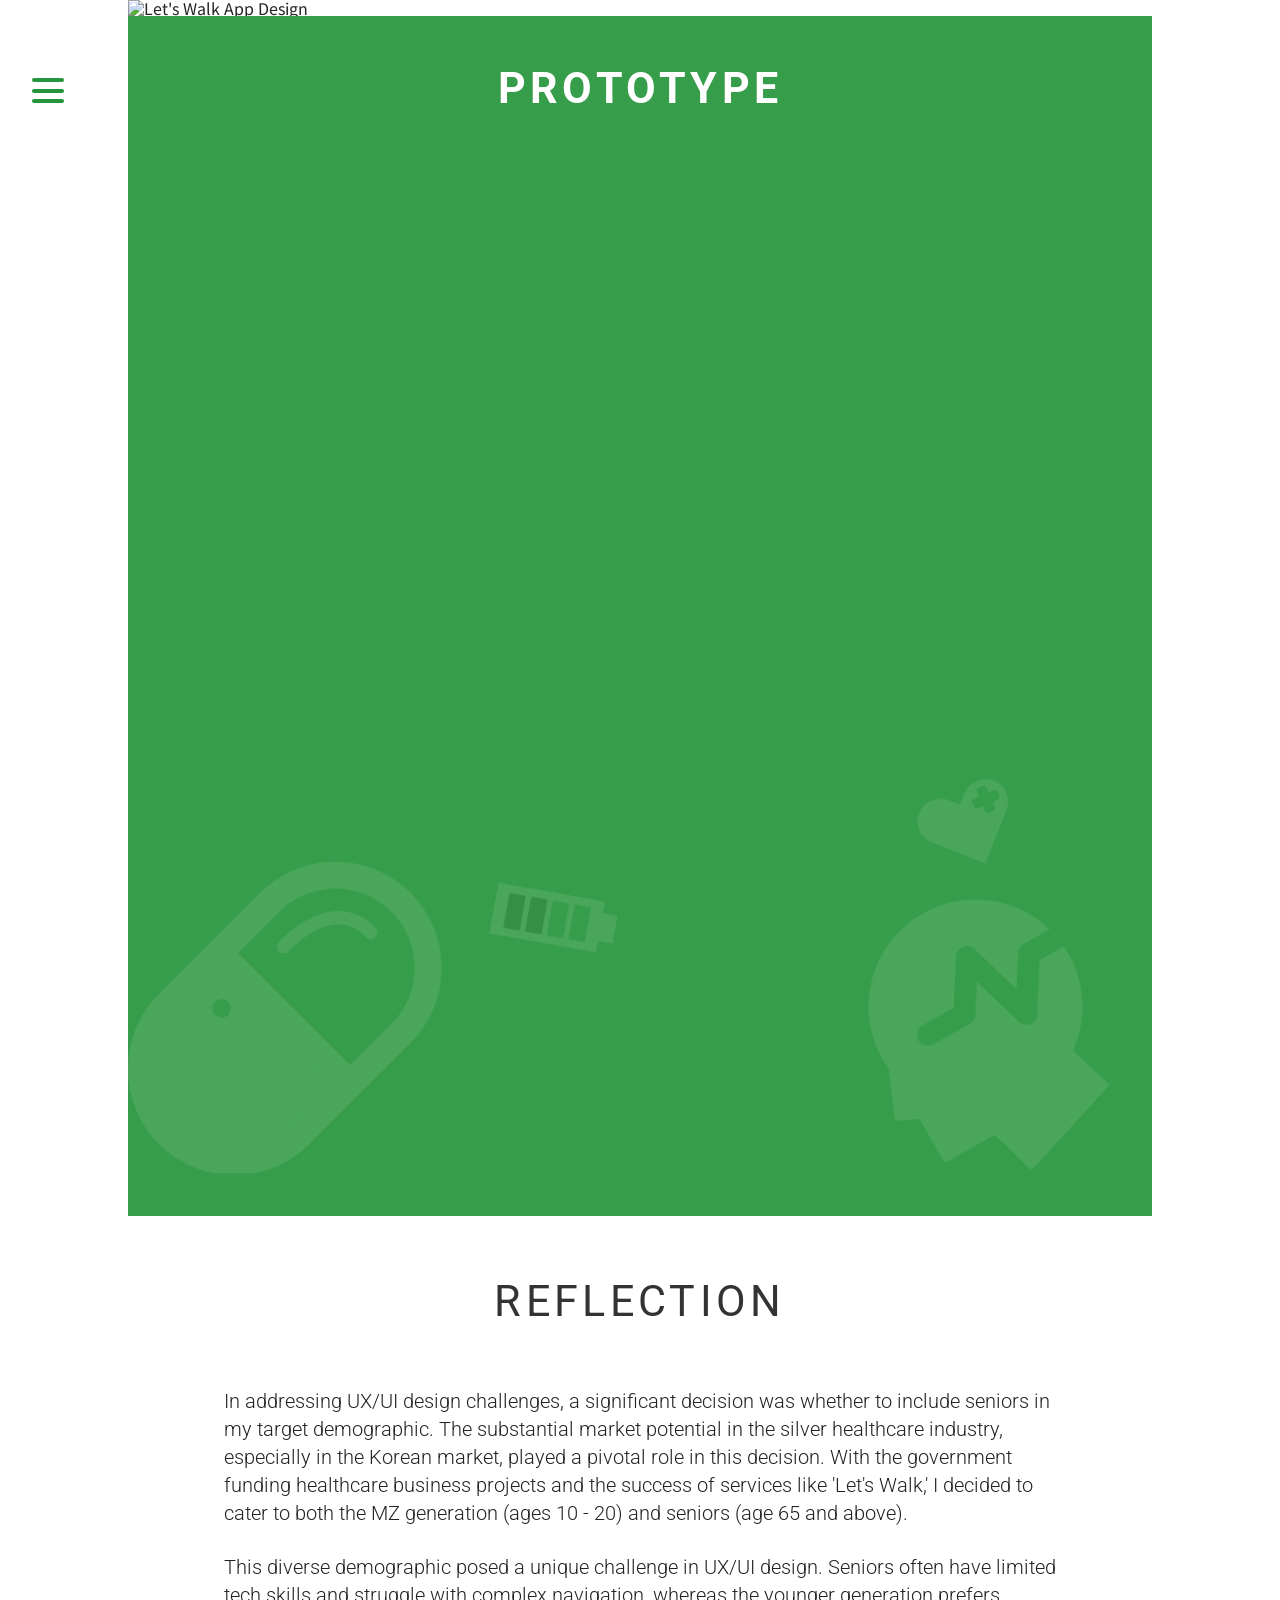
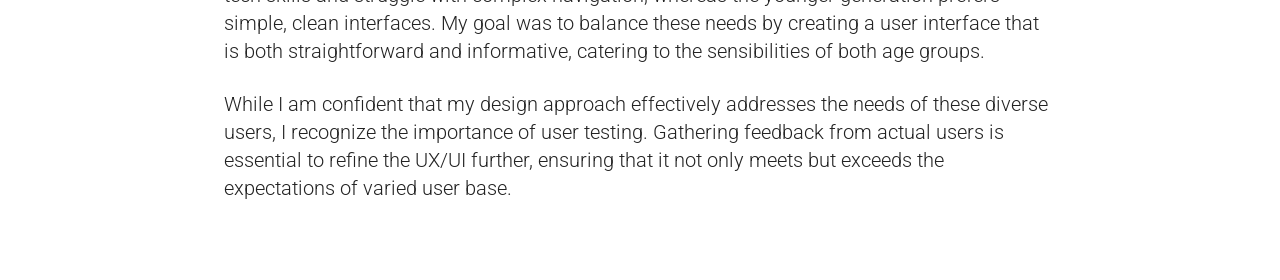
==== letsWalk.html @ 546ae4e7 "이영평 포트폴리오 대학원 제출용" ====
<!DOCTYPE html>
<html lang="en">
<head>
    <meta charset="UTF-8">
    <meta name="viewport" content="width=device-width, initial-scale=1.0">
    <link rel="stylesheet" href="css/basic.css">
    <link rel="stylesheet" href="css/letswalk.css">
    <script src="js/jquery-3.5.1.min.js"></script>
    <script src="js/letsW.js"></script>
    <title>App Design</title>
</head>
<body>
    <button class="mainM">
        <span></span><span></span><span></span>
    </button>
    <div class="Micon">
        <nav>
            <ul>
                <li class="onePage"><a href="index.html">Home</a></li>
                <!-- <li class="onePage"><a href="abtme.html">About Me</a></li> -->
                <li class="onePage"><a href="Web_Design.html">Web Design</a></li>
                <li class="onePage"><a href="#">App Design</a>
                    <ul class="sub">
                        <li><a href="letsWalk.html">Let's Walk</a></li>
                        <li><a href="Billsplit.html">응 Pay</a></li>
                      </ul>
                </li>
            </ul>
        </nav>
    </div>
    <div class="lwALK">
        <img src="images01/letswalk.jpg" alt="Let's Walk App Design">
    </div>
    <div class="fiGma">
        <h2>PROTOTYPE</h2>
        <iframe  src="https://www.figma.com/embed?embed_host=share&url=https%3A%2F%2Fwww.figma.com%2Fproto%2FYWteFKd2yTh1vuSA9glboA%2FLet's-Walk-Prototype%3Ftype%3Ddesign%26node-id%3D1-8%26t%3DUtZlI5jZmhzV2F1M-1%26scaling%3Dmin-zoom%26page-id%3D0%253A1%26starting-point-node-id%3D1%253A8%26mode%3Ddesign" allowfullscreen></iframe>
        <img src="images/background.png" alt="Background">
    </div>
    <div class="reFlection">
        <h2>REFLECTION</h2>
        <p>
            In addressing UX/UI design challenges, a significant decision was whether to include seniors in my target demographic. The substantial market potential in the silver healthcare industry, especially in the Korean market, played a pivotal role in this decision. With the government funding healthcare business projects and the success of services like 'Let's Walk,' I decided to cater to both the MZ generation (ages 10 - 20) and seniors (age 65 and above).
        </p>
        <p>
            This diverse demographic posed a unique challenge in UX/UI design. Seniors often have limited tech skills and struggle with complex navigation, whereas the younger generation prefers simple, clean interfaces. My goal was to balance these needs by creating a user interface that is both straightforward and informative, catering to the sensibilities of both age groups.
        </p>
        <p>
            While I am confident that my design approach effectively addresses the needs of these diverse users, I recognize the importance of user testing. Gathering feedback from actual users is essential to refine the UX/UI further, ensuring that it not only meets but exceeds the expectations of varied user base.
        </p>
    </div>
    <div id="scrollToTopBtn">&#9650;</div> 
</body>
</html>
---- css/basic.css ----
@charset "utf-8";
@import url('https://fonts.googleapis.com/css2?family=Noto+Sans+KR:wght@300;400;500;700;900&display=swap');
/* font-family: 'Noto Sans KR', sans-serif; */

*{
    margin: 0;
    padding: 0;
}
body{
    line-height: 1;
    font-family: 'Noto Sans KR', sans-serif;
 /*    font-weight: 300; */
    color: #232323;
}
h1, h2, h3, h4, h5, h6{
    font-size: 100%;
    font-weight: normal;
}
ol, ul{
    list-style:none;
}
a{
    text-decoration: none;
    color: #232323;
}
img{
    vertical-align: top;
}
.clear::before, .clear::after{
    content: "";
    display: block;
    clear: both; 
}
---- css/letswalk.css ----
@charset "utf-8";
@charset "utf-8";
@import url('https://fonts.googleapis.com/css2?family=Cabin+Sketch:wght@400;700&display=swap');
@import url('https://fonts.googleapis.com/css2?family=Patrick+Hand&display=swap');
@import url('https://fonts.googleapis.com/css2?family=Roboto:wght@100;300;400;500&display=swap');
/* ***********************************MAIN PAGE COMMON****************************** */



/* **********************************Micon Menu************************************ */

.Micon{
    /*  width: 100%;
     height:100vh; */
     position: fixed;
     top: 0;
     left: 0;
     right: 0;
     width: 100%;
     height: 100%;
     background: rgba(0,0,0,0.5);
     transition: 1s;
     opacity: 0;
     z-index: 10000;
  } 
  .Micon.active{
      opacity: 1;
      height: 100vh;
     
  }
  .Micon nav{
     position: absolute;
      top: 50%;
      left: 50%;
      transform: translate(-50%, -50%);
      width: 30%;
      height: 30rem;
      display: flex;
      justify-content: center;
      align-items: center;
      line-height: 3;
      text-align: center;  
      z-index: 1000000;
      font-family: "cabinsketch";
  }
  .Micon .onePage>a{
     color: black;
    /*  padding: .5rem 2rem; */
     display: block;
     width: 15rem;
     letter-spacing: .25rem;
     font-family: "cabinsketch";
     border-radius: 255px 15px 225px 15px/15px 225px 15px 255px;
     border: 2px solid black;
     position: relative;
     background: orange;
     margin: 1rem;
 }   
 
 .Micon .Sec>li{
     z-index: -3;
     display: block;
     background: #fff;
     margin: 0 auto;
     width: 13rem;
    font-size: .8rem;
    font-family: 'Cabin Sketch', cursive;
 }
 .Micon .Sec>li:hover{
     background: #296dac;
     color: #fff;
     cursor: pointer;
 }
 .Micon .Sec>li>a{
     color: black;
 }
 .Micon .Sec>li:hover a{
     color: #fff;
     font-weight: 600;
 }
 .onePage .sub{
     margin: 0 auto;
     width: 15rem;
     background: rgb(241, 241, 241);
     border: 1px solid black;
     border-radius: 255px 15px 225px 15px/15px 225px 15px 255px;
 }
 .onePage .sub>li:hover{
     background: #ff9f2d;
     border: 1px solid black;
     border-radius: 255px 15px 225px 15px/15px 225px 15px 255px;
 }
 .onePage .sub:hover{
     border: none;
 }
 .onePage .sub>li:hover a{
     font-weight: bold;
     color: white;
 }
 
 
 /* **********************************Micon Menu Span************************************ */
 .mainM{
     position: fixed;
     left: 2rem;
     top: 8%;
     width: 2rem;
     height: 2rem;
     outline: none;
     background: none;
     border: none;
     cursor: pointer;
     z-index: 11111;
 }
 
 .mainM span{
     width: 2rem;
     height: .25rem;
     background: rgb(37, 149, 59);
     display: flex;
     flex-direction: column;
     justify-content: space-between;
     border-radius: .3rem;
     margin: .4rem 0;
     transition: .5s;
 }
 .mainM:hover span{
     background: #ff9f2d;
 }
 
 /* .mainM:hover span:nth-child(1), */ .mainM.active span:nth-child(1){
    position: absolute;
    top: 25%;
     transform: translate(-50%, -50%);
     transform: rotate(-45deg);
     width: 2rem;
     height: .3rem;
     background: rgb(37, 149, 59);
     border-radius: .3rem;
     box-shadow: 0 0 2px rgba(0,0,0,0.8); 
 }
 /* .mainM:hover span:nth-child(2), */ .mainM.active span:nth-child(2){
     display: none;
 }
 /* .mainM:hover span:nth-child(3),  */.mainM.active span:nth-child(3){
     position: absolute;
     top: 25%;
     transform: translate(-50%, -50%);
     transform: rotate(45deg);
     width: 2rem;
     height: .3rem; 
     background: rgb(37, 149, 59);               
     border-radius: .3rem;       
     box-shadow: 0 0 2px rgba(0,0,0,0.3); 
 }
 
 
   /* ******************************** Scroll Button ****************************************** */
 #scrollToTopBtn {
     display: none;
     position: fixed;
     bottom: 20px;
     right: 20px;
     width: 40px;
     height: 40px;
     color: rgb(37, 149, 59);
     font-size: 30px;
     border: none;
     cursor: pointer;
     border-radius: 5px;
     text-align: center;
     line-height: 40px;
     z-index: 10000000;
 }
.lwALK img{
    width: 80%;
    display: flex;
    margin: 0 auto;
    padding: 0;
    height: auto;
  }
    /* ******************************** Iframe ****************************************** */
    .fiGma{
        margin: .5% 0;
        background: rgb(54, 157, 74);
        width: 80%;
        margin: 0 auto;
        position: relative;
        height: 1200px;
    }
    .fiGma iframe{
        position: absolute;
        top: 55%;
        left: 50%;
        transform: translate(-50%, -50%);
        cursor: pointer;
        width: 60%;
        height: 900px;
        z-index: 100000;
        border: none;

    }
    .fiGma img{
        width: 100%;
        position: absolute;
        bottom: 0;
        left: 0;
        right: 0;
    }
    .fiGma h2{
        font-family: 'Roboto', sans-serif;
        font-weight: bold;
        font-size: 2.7em;
        letter-spacing: .1em;
        text-align: center;
        color: white;
        padding: 5% 0;
    }
        /* ******************************** Reflection ****************************************** */
    .reFlection{
        width: 100%;
        height: 600px;

    }
    .reFlection h2{
        font-family: 'Roboto', sans-serif;
        font-weight: 400;
        font-size: 2.7em;
        letter-spacing: .1em;
        text-align: center;
        margin: 5% 0;
        color: rgb(51, 51, 51);
    }
    .reFlection p:nth-of-type(1){
        margin-top: 0;
        padding-top: 0;
    }
    .reFlection p{
        font-family: 'Roboto', sans-serif;
        width: 65%;
        margin: auto;
        padding: 1% 0;
        font-size: 20px;
        line-height: 1.4;
        font-weight: 300;
    }

    @media screen and (max-width: 1024px) {
   
        
        .Micon nav ul>li {
            width: 100%; /* Adjust width */
        }
    
        .fiGma{
            height: 1000px;
        }
    
        .fiGma iframe {
            width: 40%; /* Adjust iframe width */
            height: 700px; /* Adjust iframe height */
        }
        .reFlection{
            height: 600px;
        }
        .reFlection p{
            font-size: 16px;
        }
        .reFlection h2, .fiGma h2{
            font-size: 1.5em;
        }
    }
    @media screen and (max-width: 768px) {
        .lwALK img{
            width: 100%;
            display: flex;
            margin: 0 auto;
            padding: 0;
            height: auto;
          }
          .fiGma{
            margin: .5% 0;
            background: rgb(54, 157, 74);
            width: 100%;
            margin: 0 auto;
            position: relative;
            height: 1000px;
        }
       
        .fiGma iframe{
            position: absolute;
            top: 45%;
            left: 50%;
            transform: translate(-50%, -50%);
            cursor: pointer;
            width: 60%;
            height: 900px;
            z-index: 100000;
            border: none;
    
        }
        .mainM span {
            width: 1.5rem; /* Smaller menu button */
        }
        
        .fiGma iframe {
            width: 40%; /* Adjust iframe width for smaller screens */
            height: 600px; /* Adjust iframe height */
        }
        .reFlection{
            height: 350px;
        }
    
        .fiGma h2 {
            font-size: 1.4rem; /* Smaller heading size */
        }
    
        .reFlection h2 {
            font-size: 1.4rem; /* Smaller heading size */
        }
    
        .reFlection p {
            font-size: .7rem; /* Smaller paragraph text */
        }
    }
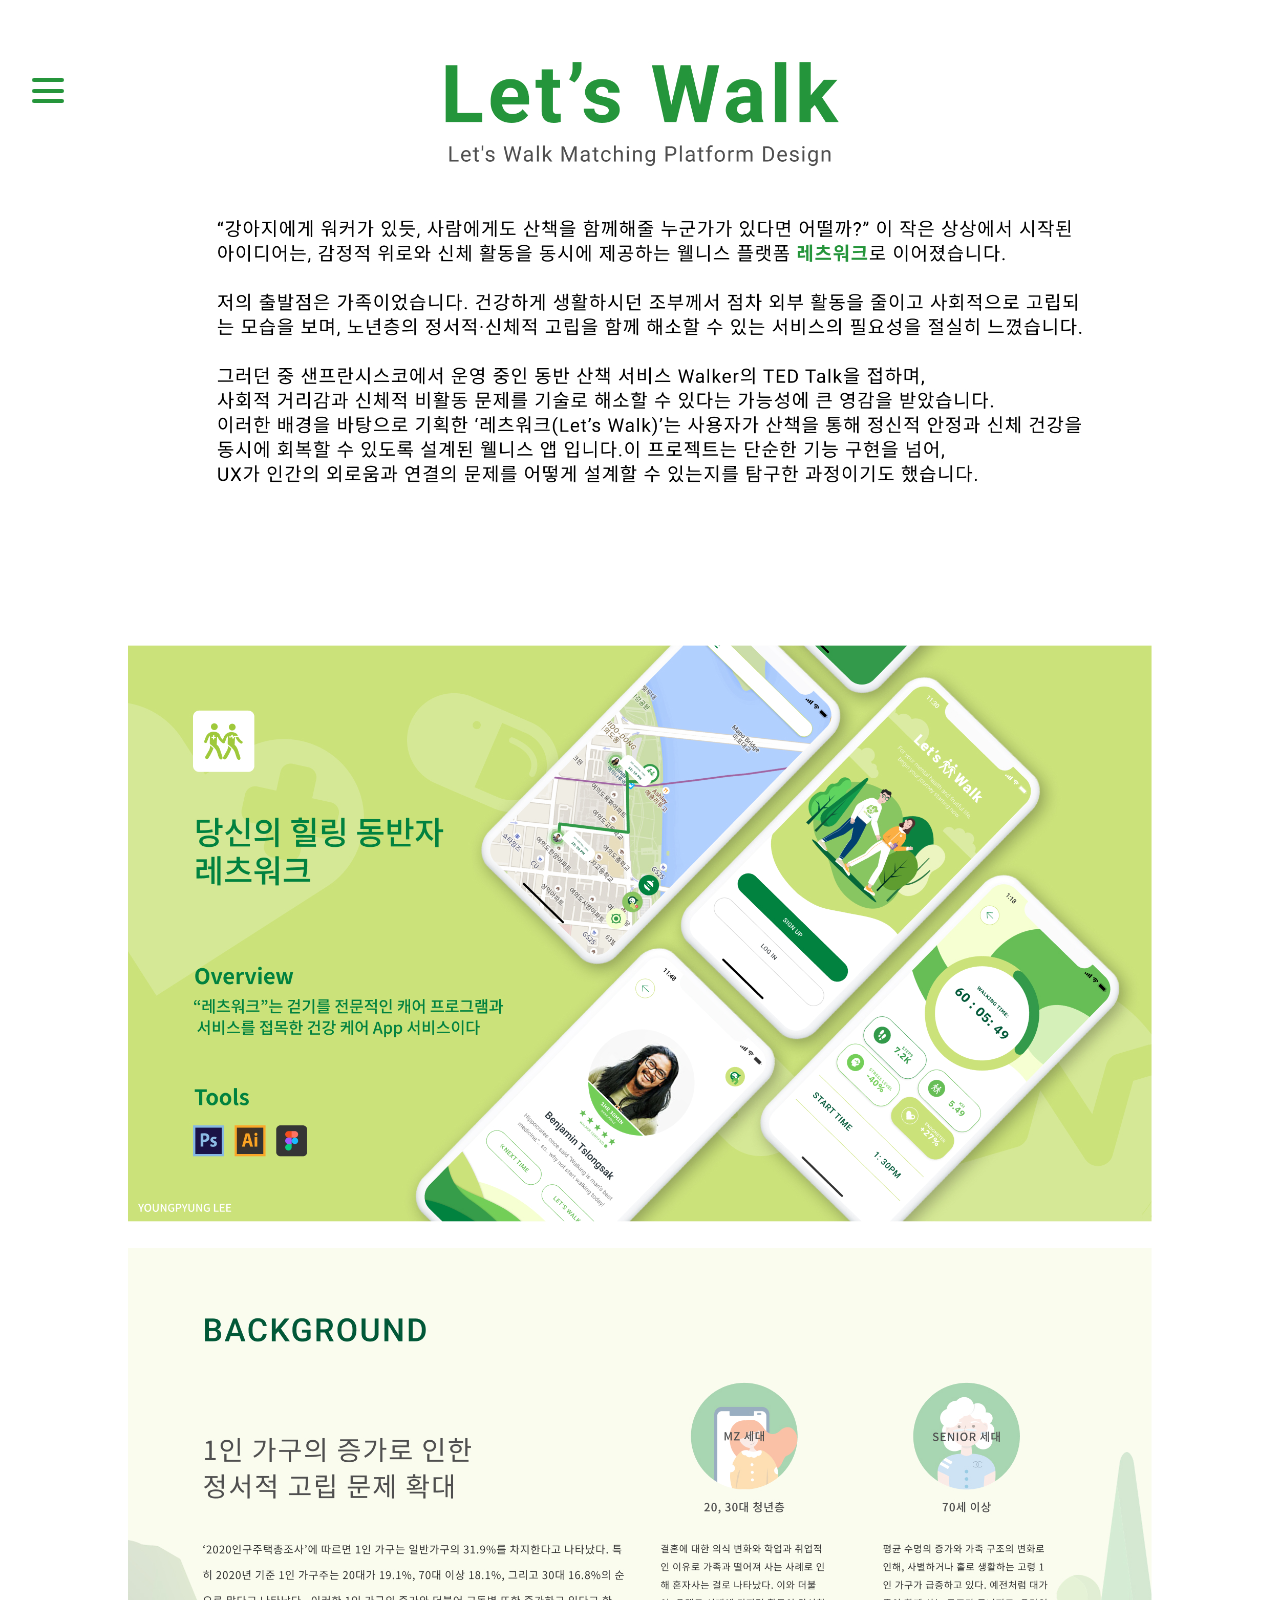
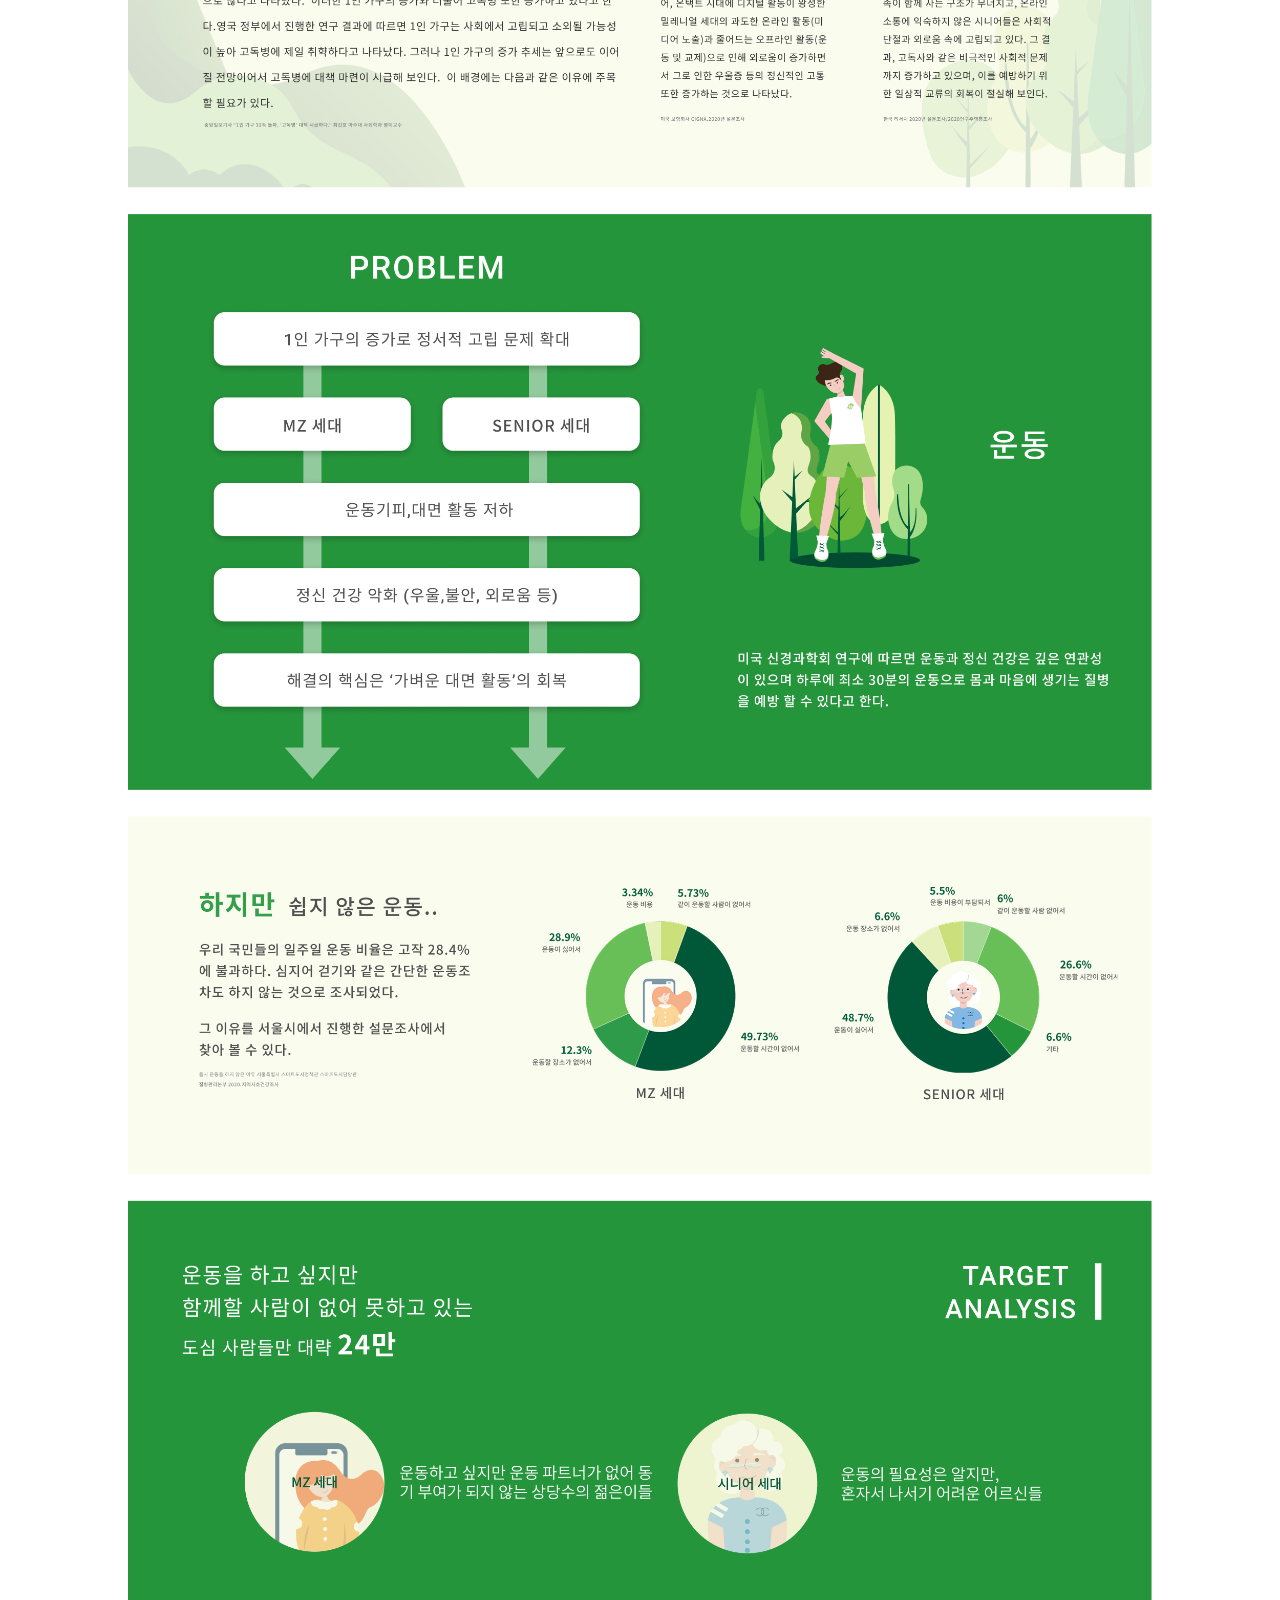
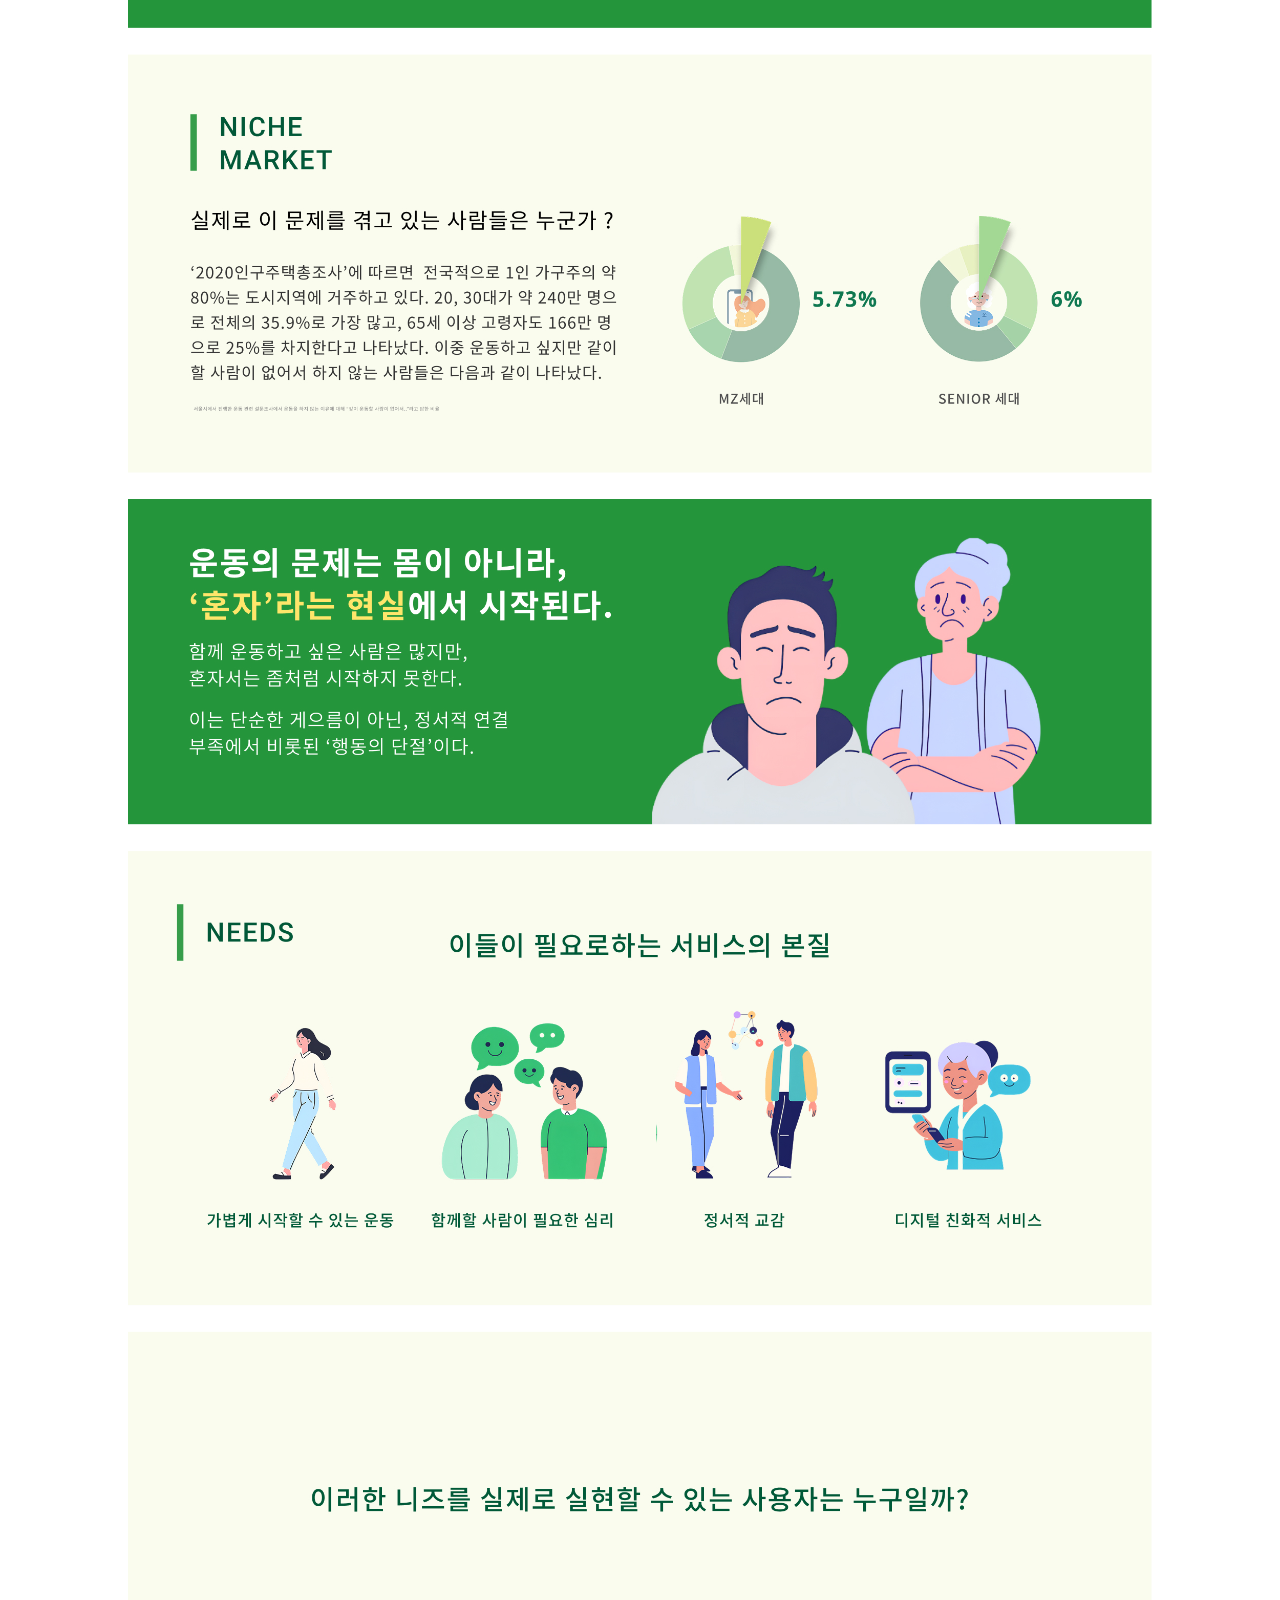
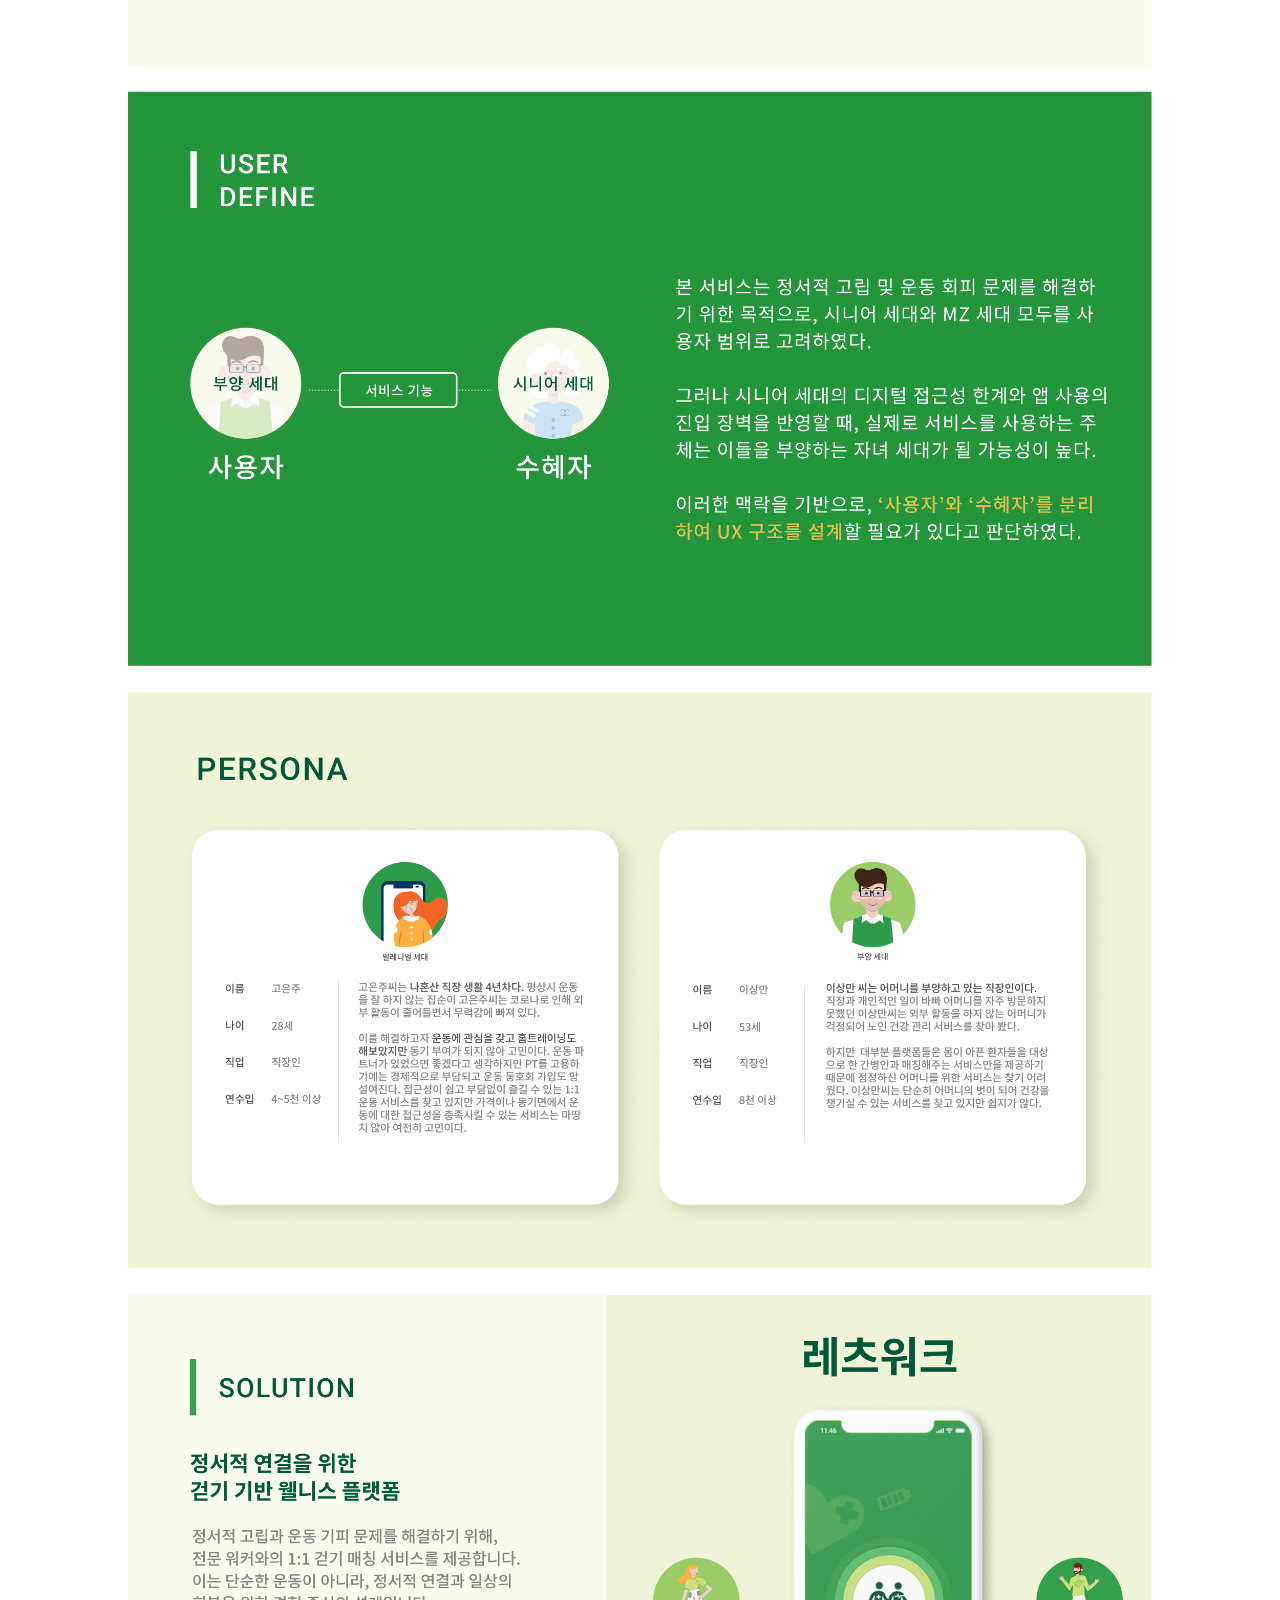
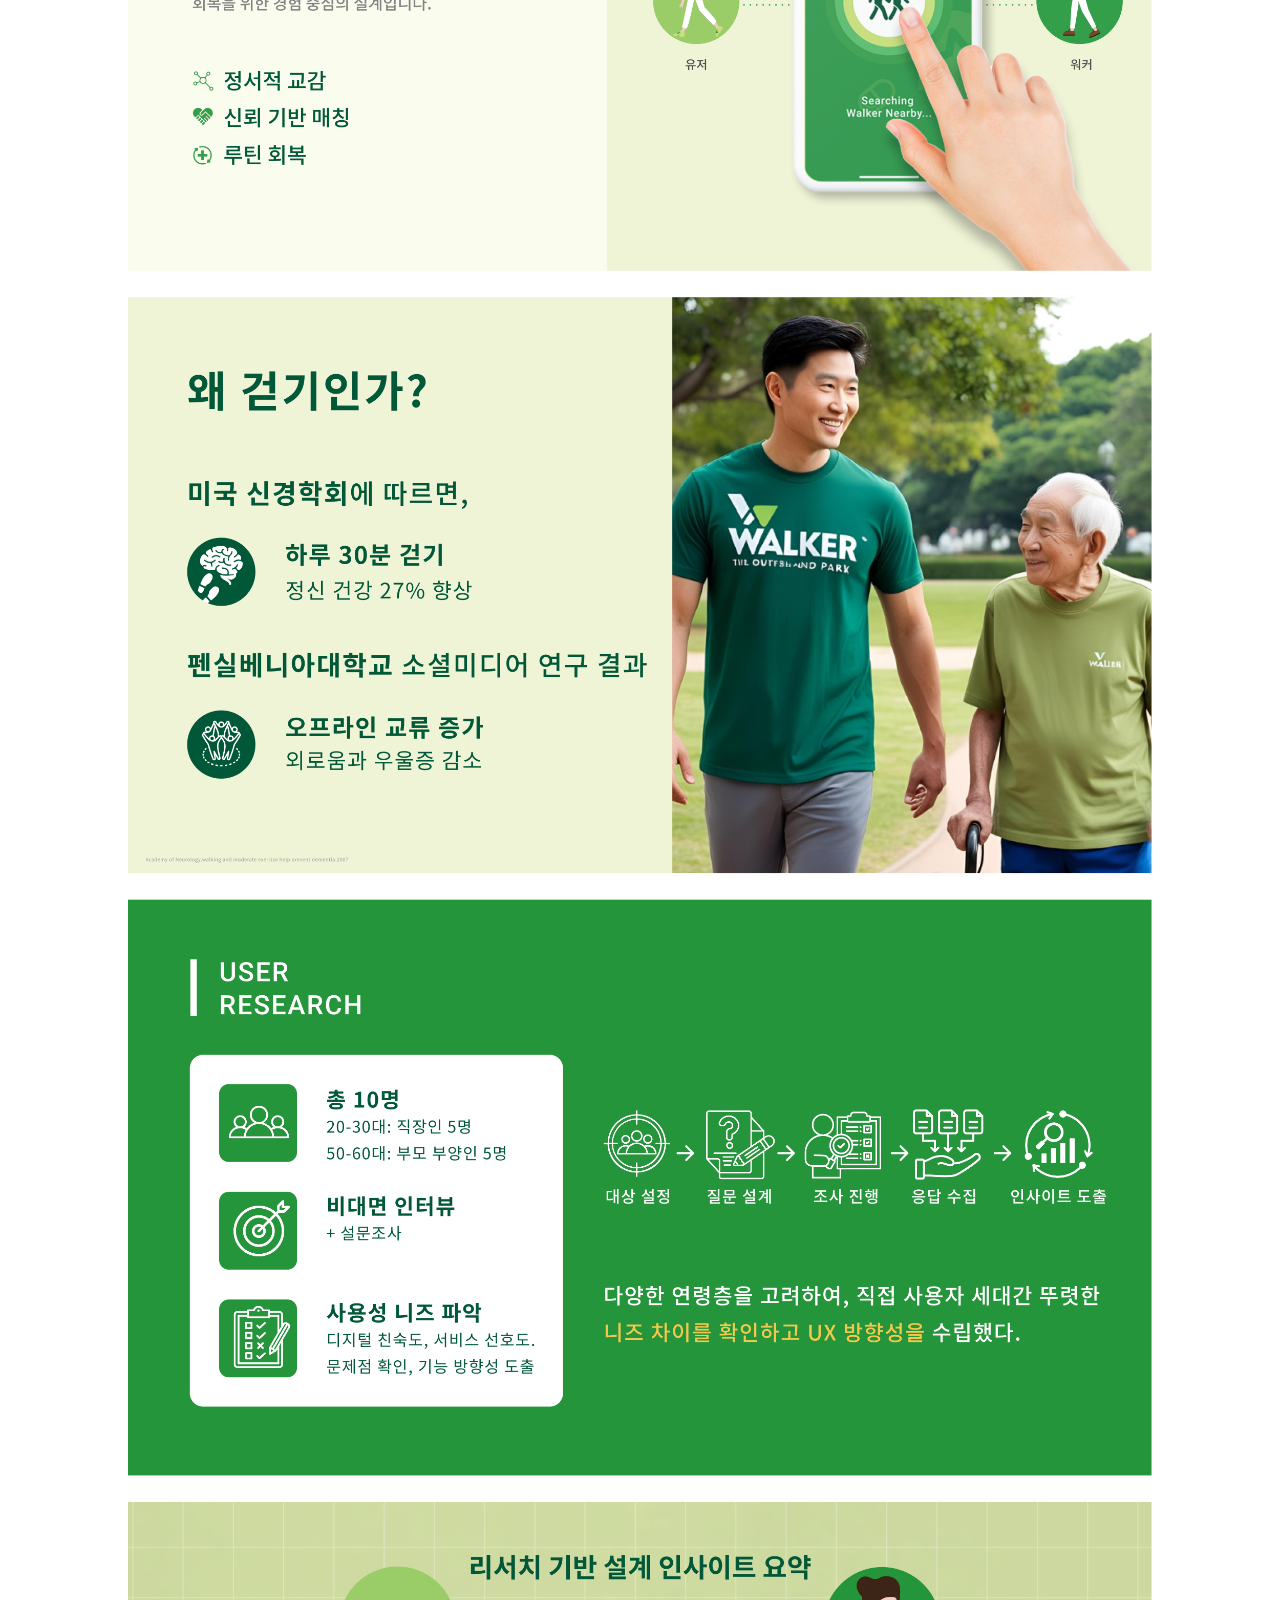
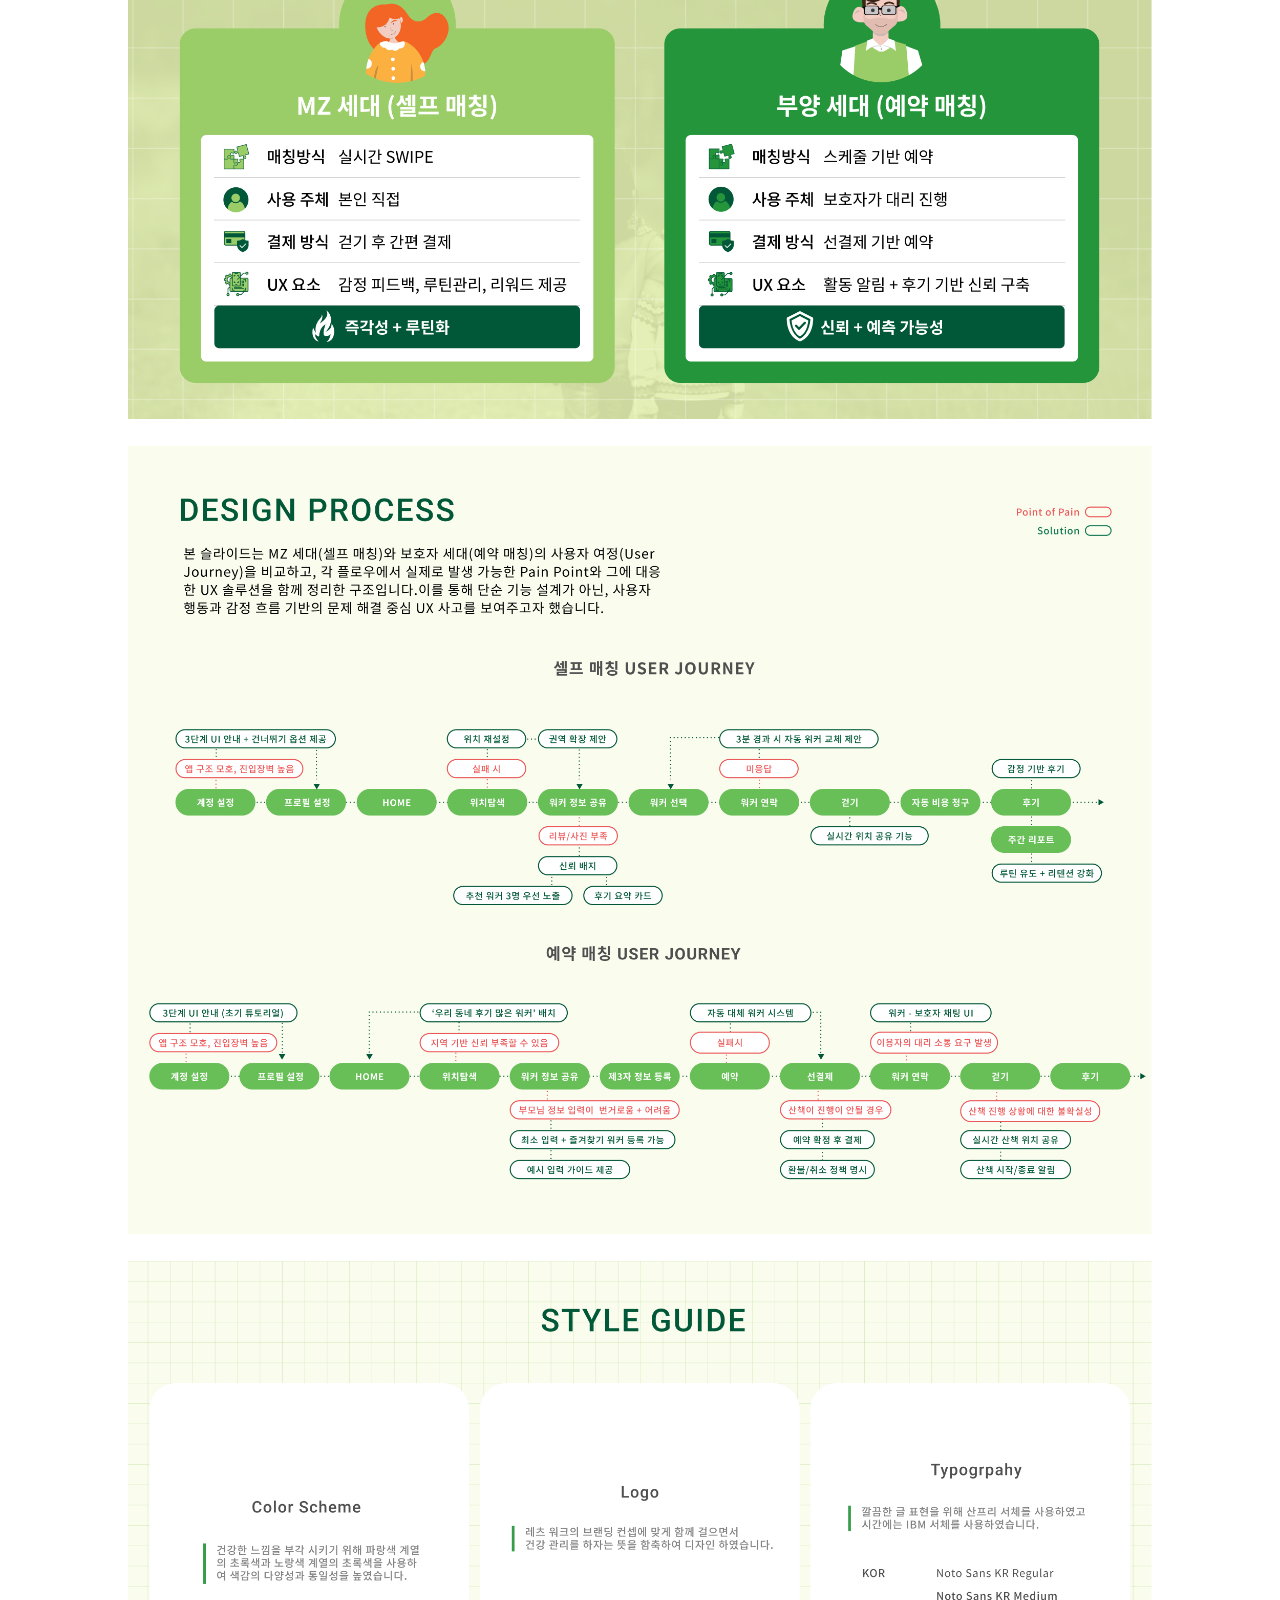
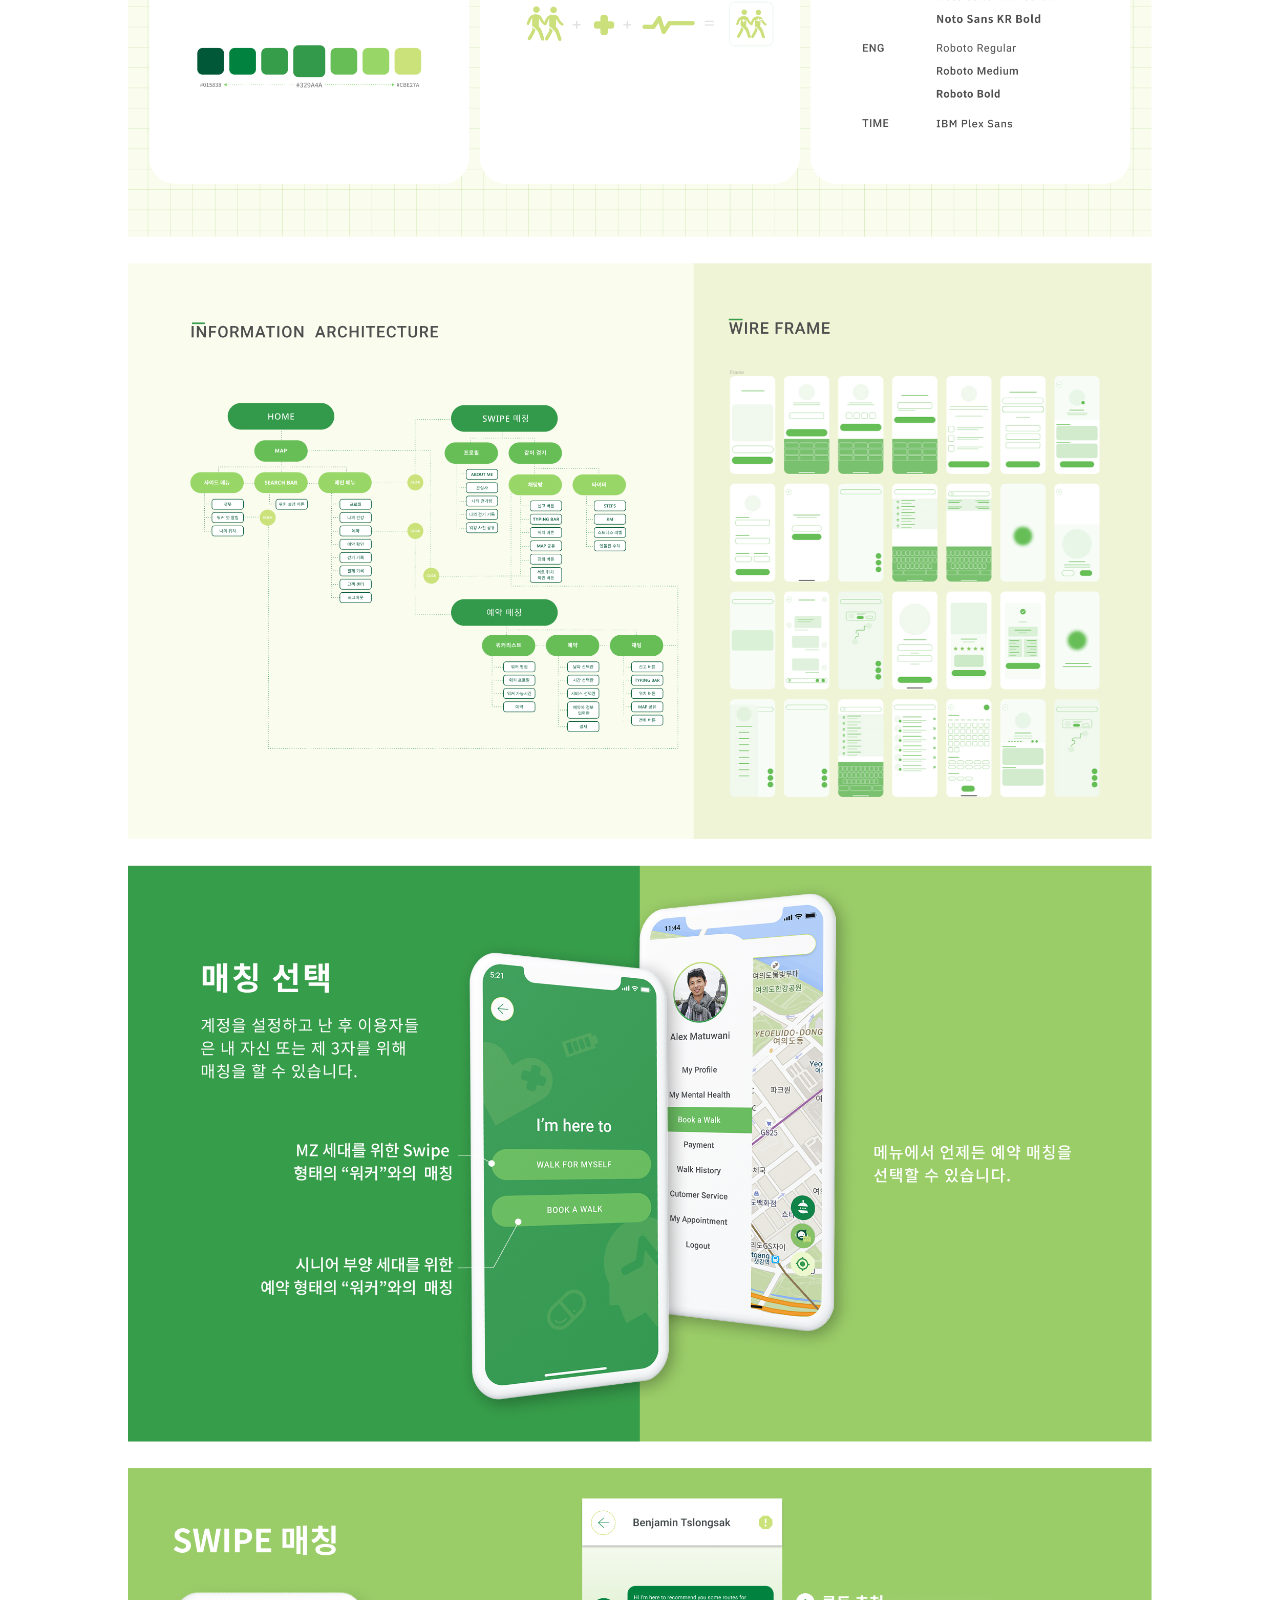
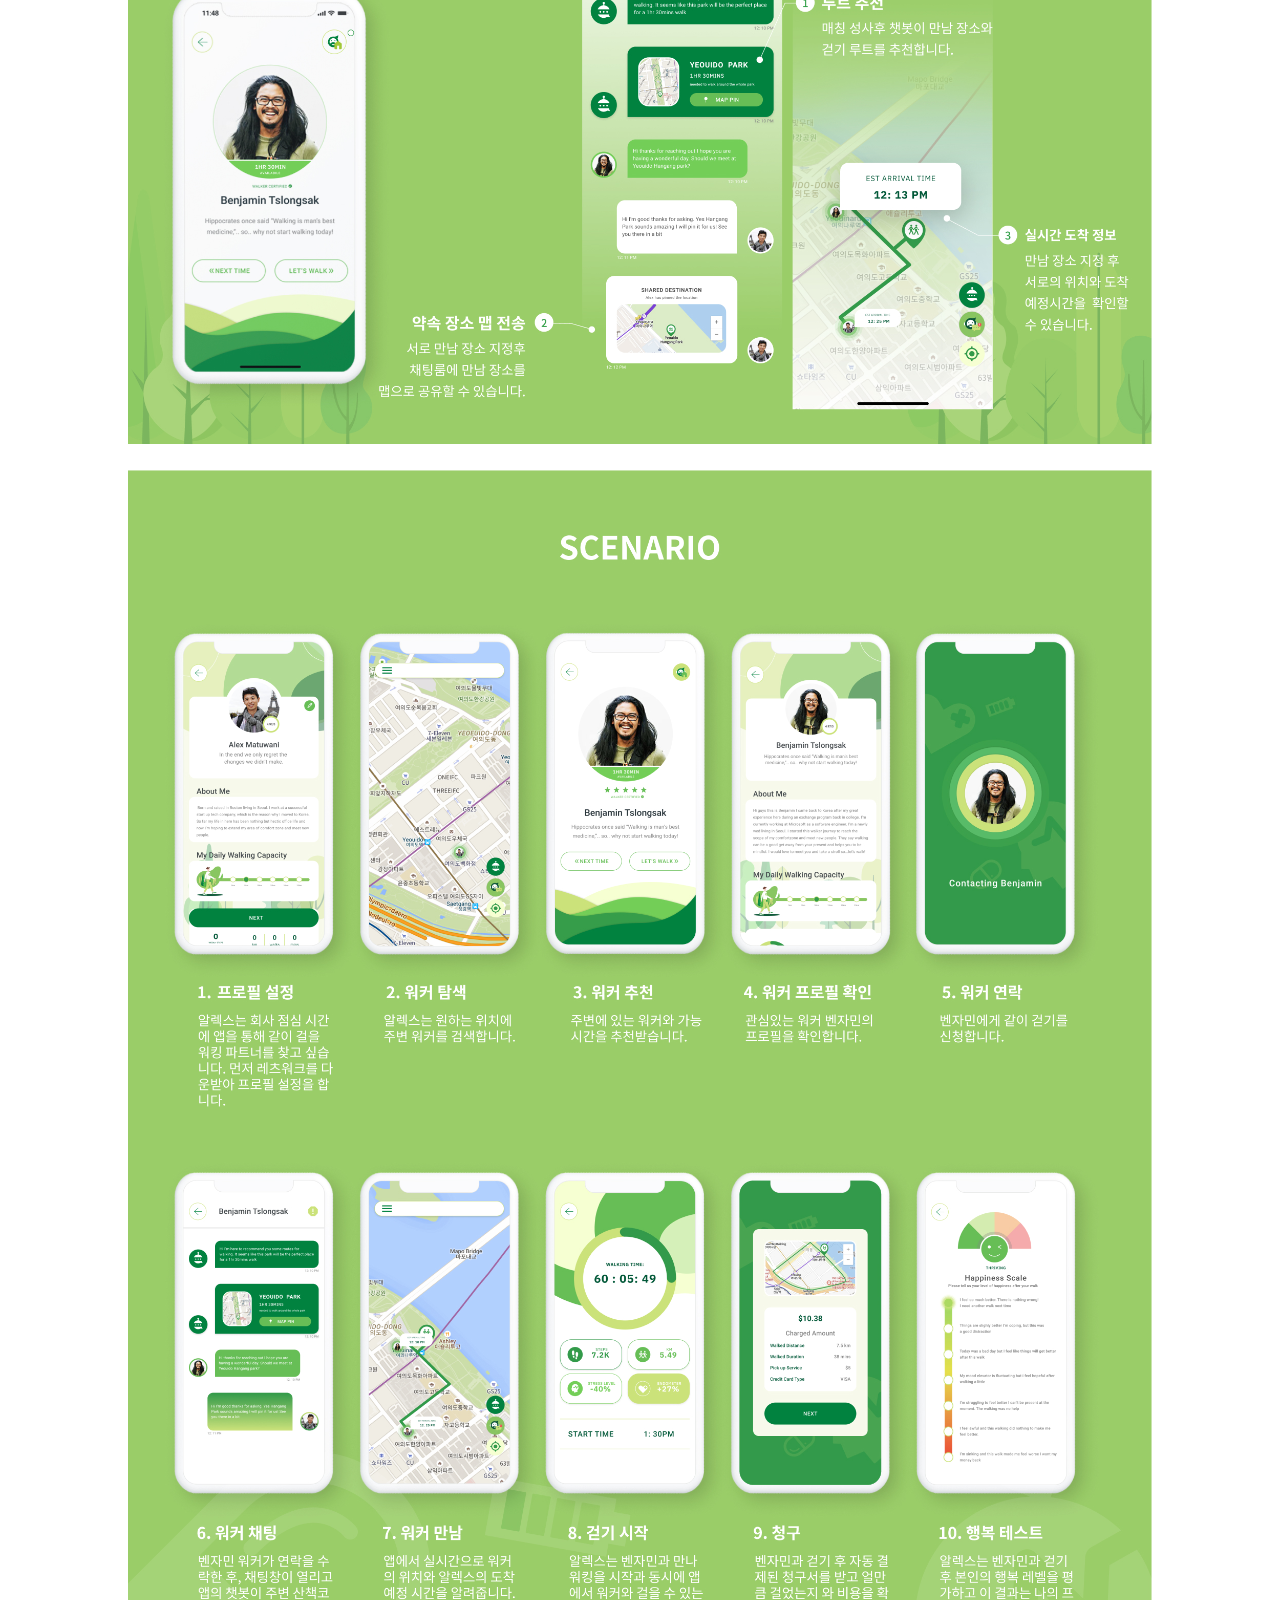
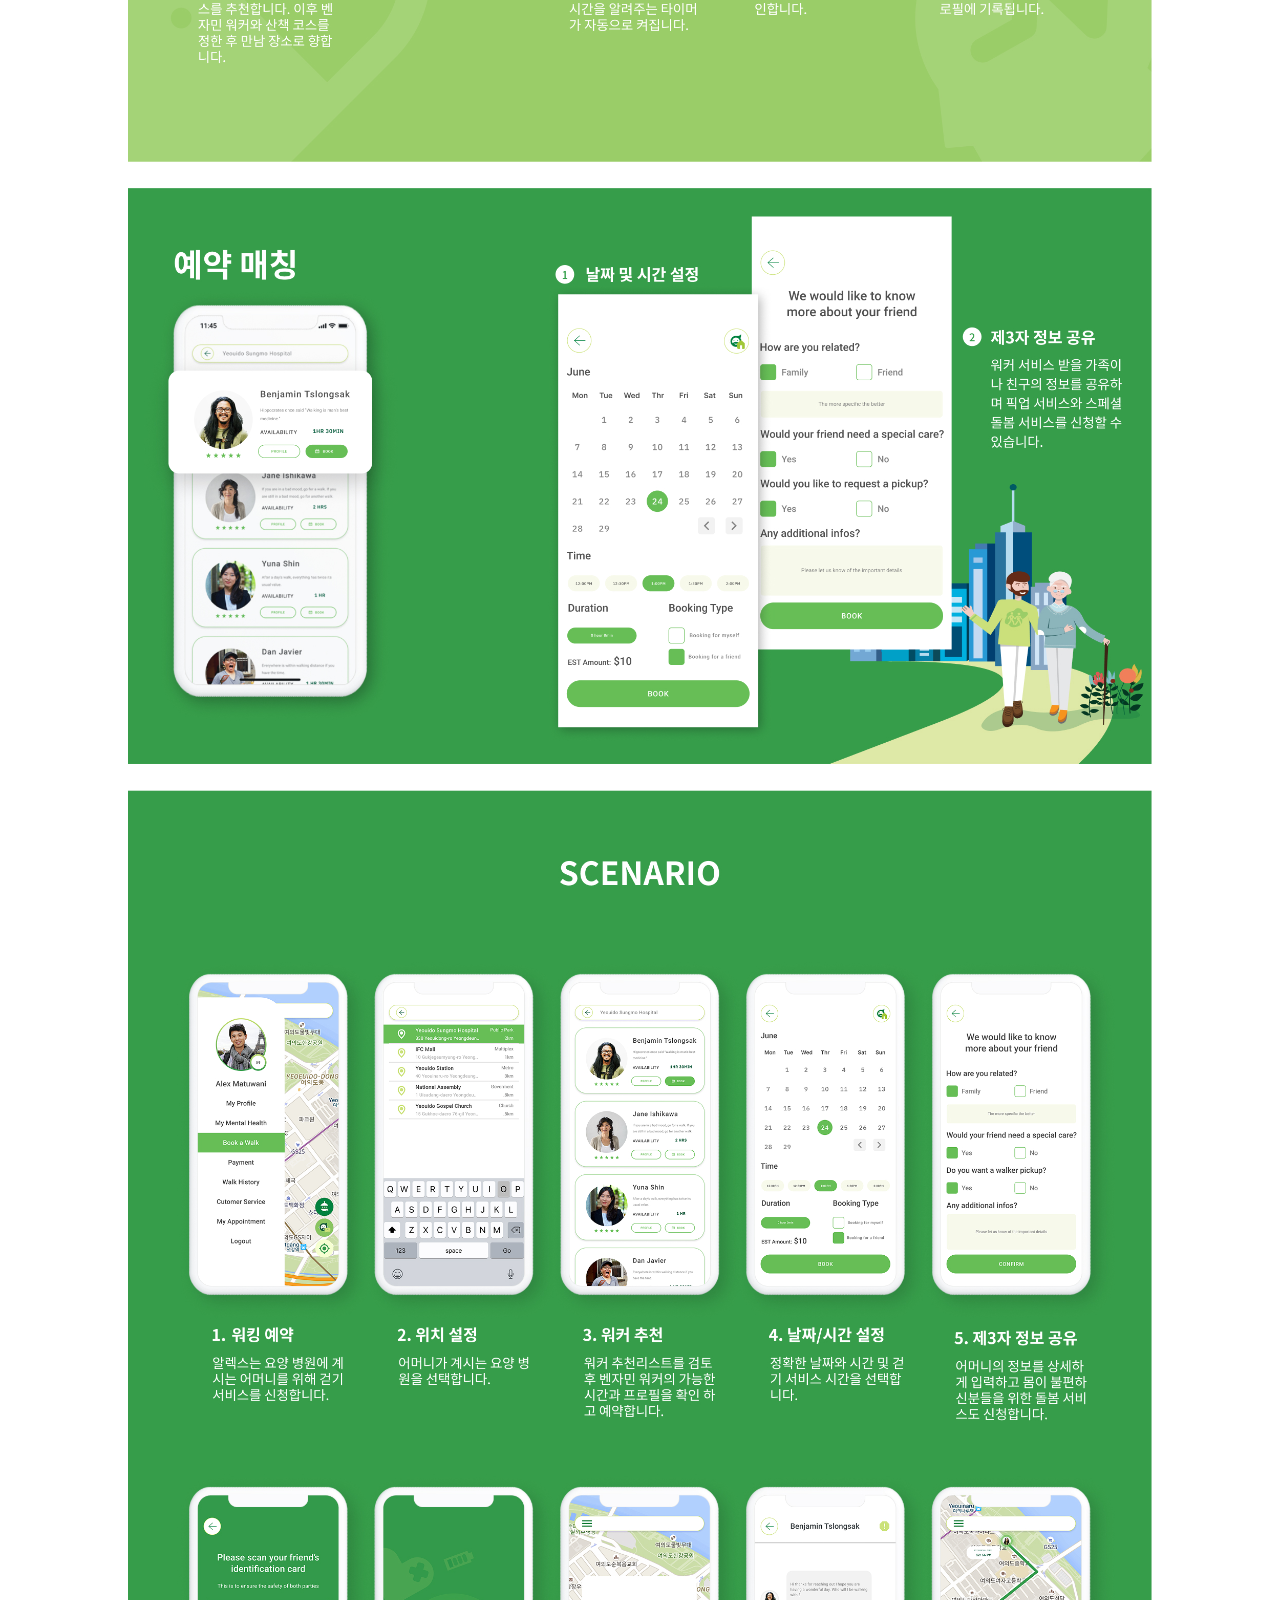
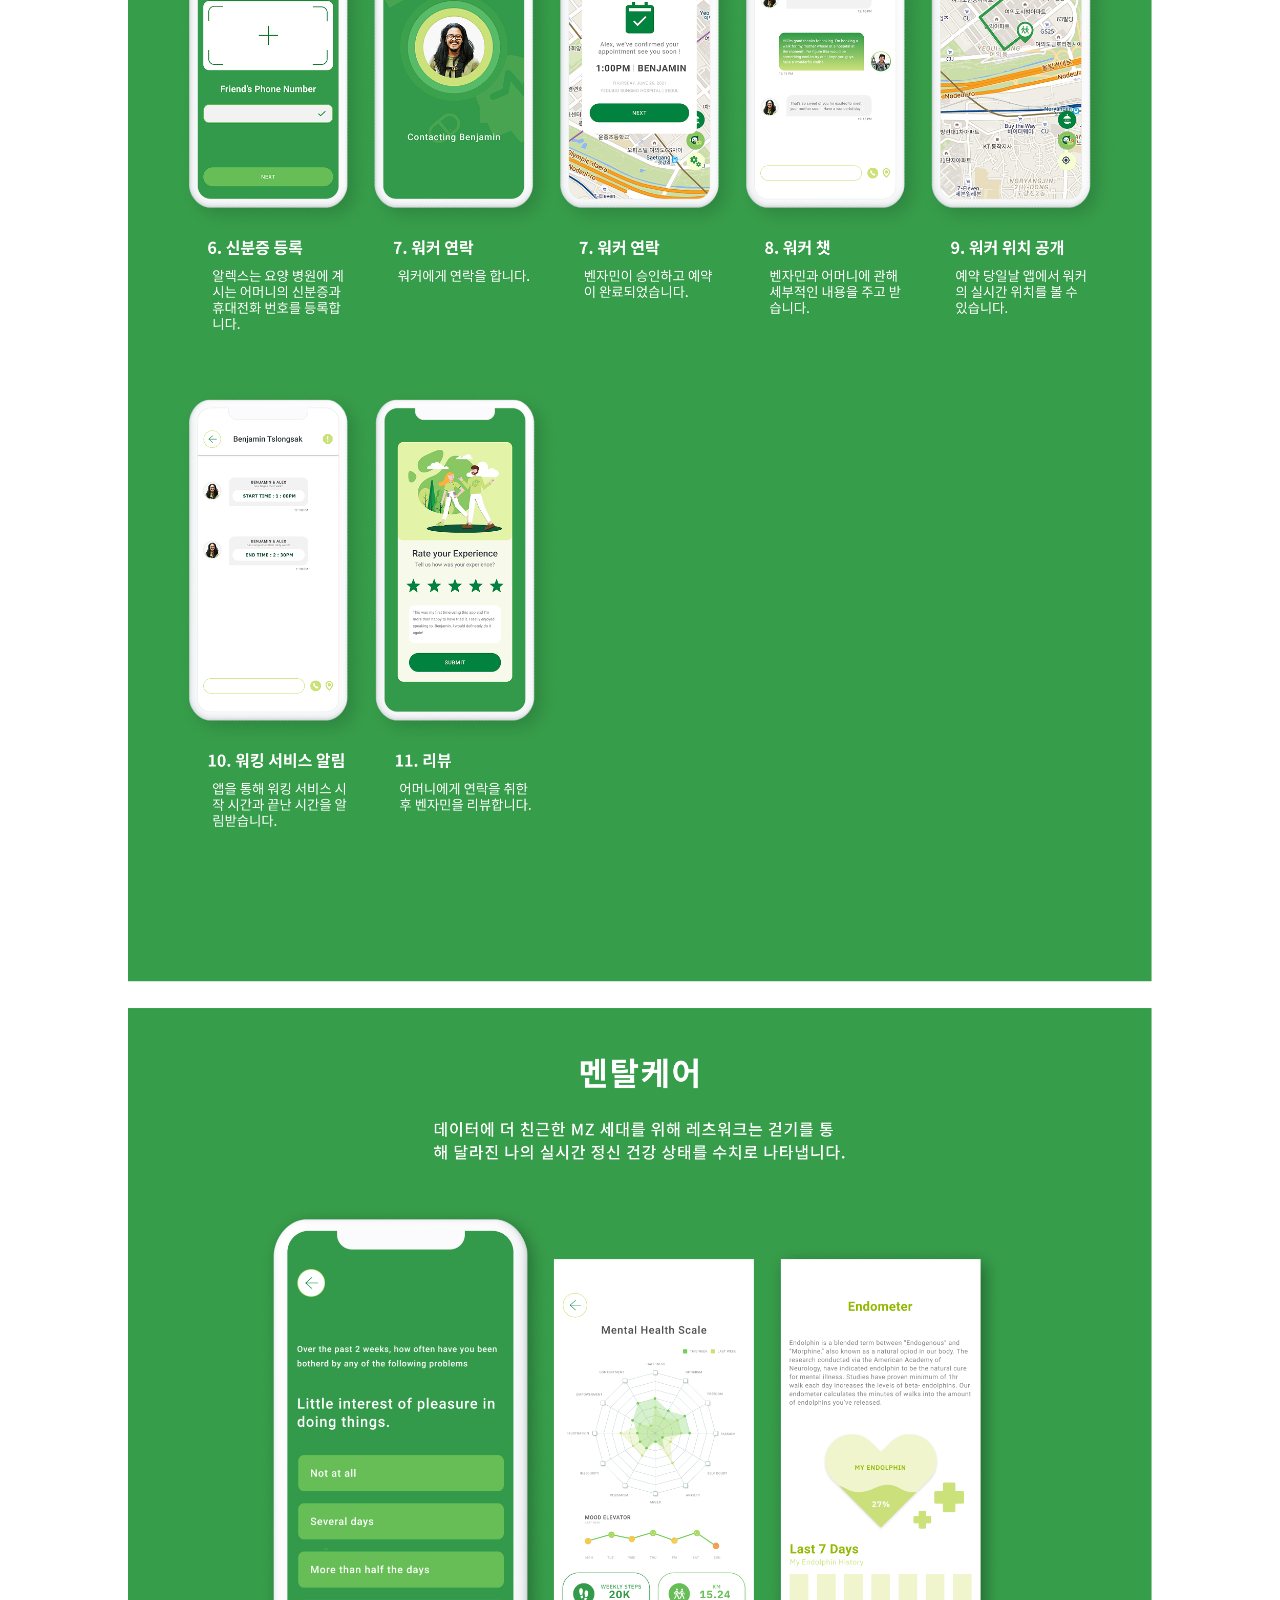
==== commit 29f5d89b: "let's walk page update" ====
--- a/letsWalk.html
+++ b/letsWalk.html
@@ -1,53 +1,81 @@
 <!DOCTYPE html>
 <html lang="en">
-<head>
-    <meta charset="UTF-8">
-    <meta name="viewport" content="width=device-width, initial-scale=1.0">
-    <link rel="stylesheet" href="css/basic.css">
-    <link rel="stylesheet" href="css/letswalk.css">
+  <head>
+    <meta charset="UTF-8" />
+    <meta name="viewport" content="width=device-width, initial-scale=1.0" />
+    <link rel="stylesheet" href="css/basic.css" />
+    <link rel="stylesheet" href="css/letswalk.css" />
     <script src="js/jquery-3.5.1.min.js"></script>
     <script src="js/letsW.js"></script>
     <title>App Design</title>
-</head>
-<body>
-    <button class="mainM">
-        <span></span><span></span><span></span>
-    </button>
+  </head>
+  <body>
+    <button class="mainM"><span></span><span></span><span></span></button>
     <div class="Micon">
-        <nav>
-            <ul>
-                <li class="onePage"><a href="index.html">Home</a></li>
-                <!-- <li class="onePage"><a href="abtme.html">About Me</a></li> -->
-                <li class="onePage"><a href="Web_Design.html">Web Design</a></li>
-                <li class="onePage"><a href="#">App Design</a>
-                    <ul class="sub">
-                        <li><a href="letsWalk.html">Let's Walk</a></li>
-                        <li><a href="Billsplit.html">응 Pay</a></li>
-                      </ul>
-                </li>
+      <nav>
+        <ul>
+          <li class="onePage"><a href="index.html">Home</a></li>
+          <!-- <li class="onePage"><a href="abtme.html">About Me</a></li> -->
+          <li class="onePage"><a href="Web_Design.html">Web Design</a></li>
+          <li class="onePage">
+            <a href="#">App Design</a>
+            <ul class="sub">
+              <li><a href="letsWalk.html">Let's Walk</a></li>
+              <li><a href="Billsplit.html">응 Pay</a></li>
             </ul>
-        </nav>
+          </li>
+        </ul>
+      </nav>
     </div>
     <div class="lwALK">
-        <img src="images01/letswalk.jpg" alt="Let's Walk App Design">
+      <img src="images01/레츠워크.jpg" alt="Let's Walk App Design" />
     </div>
     <div class="fiGma">
-        <h2>PROTOTYPE</h2>
-        <iframe  src="https://www.figma.com/embed?embed_host=share&url=https%3A%2F%2Fwww.figma.com%2Fproto%2FYWteFKd2yTh1vuSA9glboA%2FLet's-Walk-Prototype%3Ftype%3Ddesign%26node-id%3D1-8%26t%3DUtZlI5jZmhzV2F1M-1%26scaling%3Dmin-zoom%26page-id%3D0%253A1%26starting-point-node-id%3D1%253A8%26mode%3Ddesign" allowfullscreen></iframe>
-        <img src="images/background.png" alt="Background">
+      <h2>PROTOTYPE</h2>
+      <iframe
+        src="https://www.figma.com/embed?embed_host=share&url=https%3A%2F%2Fwww.figma.com%2Fproto%2FYWteFKd2yTh1vuSA9glboA%2FLet's-Walk-Prototype%3Ftype%3Ddesign%26node-id%3D1-8%26t%3DUtZlI5jZmhzV2F1M-1%26scaling%3Dmin-zoom%26page-id%3D0%253A1%26starting-point-node-id%3D1%253A8%26mode%3Ddesign"
+        allowfullscreen
+      ></iframe>
+      <img src="images/background.png" alt="Background" />
     </div>
     <div class="reFlection">
-        <h2>REFLECTION</h2>
-        <p>
-            In addressing UX/UI design challenges, a significant decision was whether to include seniors in my target demographic. The substantial market potential in the silver healthcare industry, especially in the Korean market, played a pivotal role in this decision. With the government funding healthcare business projects and the success of services like 'Let's Walk,' I decided to cater to both the MZ generation (ages 10 - 20) and seniors (age 65 and above).
-        </p>
-        <p>
-            This diverse demographic posed a unique challenge in UX/UI design. Seniors often have limited tech skills and struggle with complex navigation, whereas the younger generation prefers simple, clean interfaces. My goal was to balance these needs by creating a user interface that is both straightforward and informative, catering to the sensibilities of both age groups.
-        </p>
-        <p>
-            While I am confident that my design approach effectively addresses the needs of these diverse users, I recognize the importance of user testing. Gathering feedback from actual users is essential to refine the UX/UI further, ensuring that it not only meets but exceeds the expectations of varied user base.
-        </p>
+      <h2>REFLECTION</h2>
+      <p>
+        이번 Let’s Walk 프로젝트를 통해 ‘디자인’이 단순히 예쁜 화면을 만드는
+        일이 아니라, 사람의 불편함과 감정의 흐름을 깊이 있게 이해하고 해결하는
+        과정이라는 걸 다시 한 번 느꼈습니다. 처음에는 “MZ 세대와 시니어 보호자
+        세대의 걷기 매칭 서비스”라는 아이디어가 단순히 타깃을 나누는 일처럼
+        느껴졌지만, 리서치와 사용자 여정 분석을 거치면서 세대마다 다른 UX 니즈와
+        우선순위가 명확히 다름을 체감했습니다. 특히 보호자 플로우에서는 직접
+        사용자가 아닌 제3자가 UX의 중심에 있다는 점에서 많은 고민을 했고, 이
+        구조가 주는 복잡성과 신뢰 확보의 어려움을 해결하는 데 집중하게
+        되었습니다.
+      </p>
+      <p>
+        또한 이번 프로젝트에서는 실패 상황을 어떻게 복구할 것인지(Disruption
+        Recovery), 감정 곡선을 어떻게 설계에 반영할 것인지, 어떤 피드백 루프가
+        반복 사용을 유도하는지 등 평소 간과하기 쉬운 부분들을 구체적으로
+        고민하며 설계했습니다. 이를 통해 사용자 경험을 보다 입체적으로 바라보는
+        시야를 키울 수 있었습니다.무엇보다도, 완성된 UI보다 중요한 건 리서치
+        기반 사고, 반복적인 문제 정의, 그리고 사용자 중심의 설계 태도라는 걸
+        몸으로 익힐 수 있었던 프로젝트였습니다. 그리고 한 가지 분명히 느낀 것은,
+        ‘예약 매칭’이라는 구조 자체가 사실 시니어 사용자가 직접 디지털 앱을
+        사용하기 어렵다는 한계에서 출발한 임시방편이라는 점이었습니다. 근본적인
+        문제 해결을 위해서는 보호자 대리 예약이 아닌, 시니어 본인이 자율적으로
+        이용할 수 있는 인터페이스 설계가 필요하다고 생각하게 되었고, 그 대안 중
+        하나가 VUI (Voice User Interface)였습니다.
+      </p>
+      <p>
+        향후에는 보이스 기반 인터페이스를 활용한 시니어 친화적 웰니스 플랫폼을
+        연구하고 싶다는 목표가 생겼습니다. + 예를 들어, 시니어 사용자가 단순 음성
+        명령으로 “산책 예약해줘”, “오늘 워커는 누구야?”, “걷기 시작해”라고
+        말하는 것만으로도 전체 경험을 주도할 수 있게 된다면, 디지털 격차를
+        뛰어넘어 보다 인간적이고 직관적인 UX를 제공할 수 있을 것이라 믿습니다.
+        이 프로젝트는 나에게 단순한 과제가 아니라, 미래 사용자 경험에 대한
+        고민의 출발점이었습니다.
+      </p>
     </div>
-    <div id="scrollToTopBtn">&#9650;</div> 
-</body>
-</html>+    <div id="scrollToTopBtn">&#9650;</div>
+  </body>
+</html>
